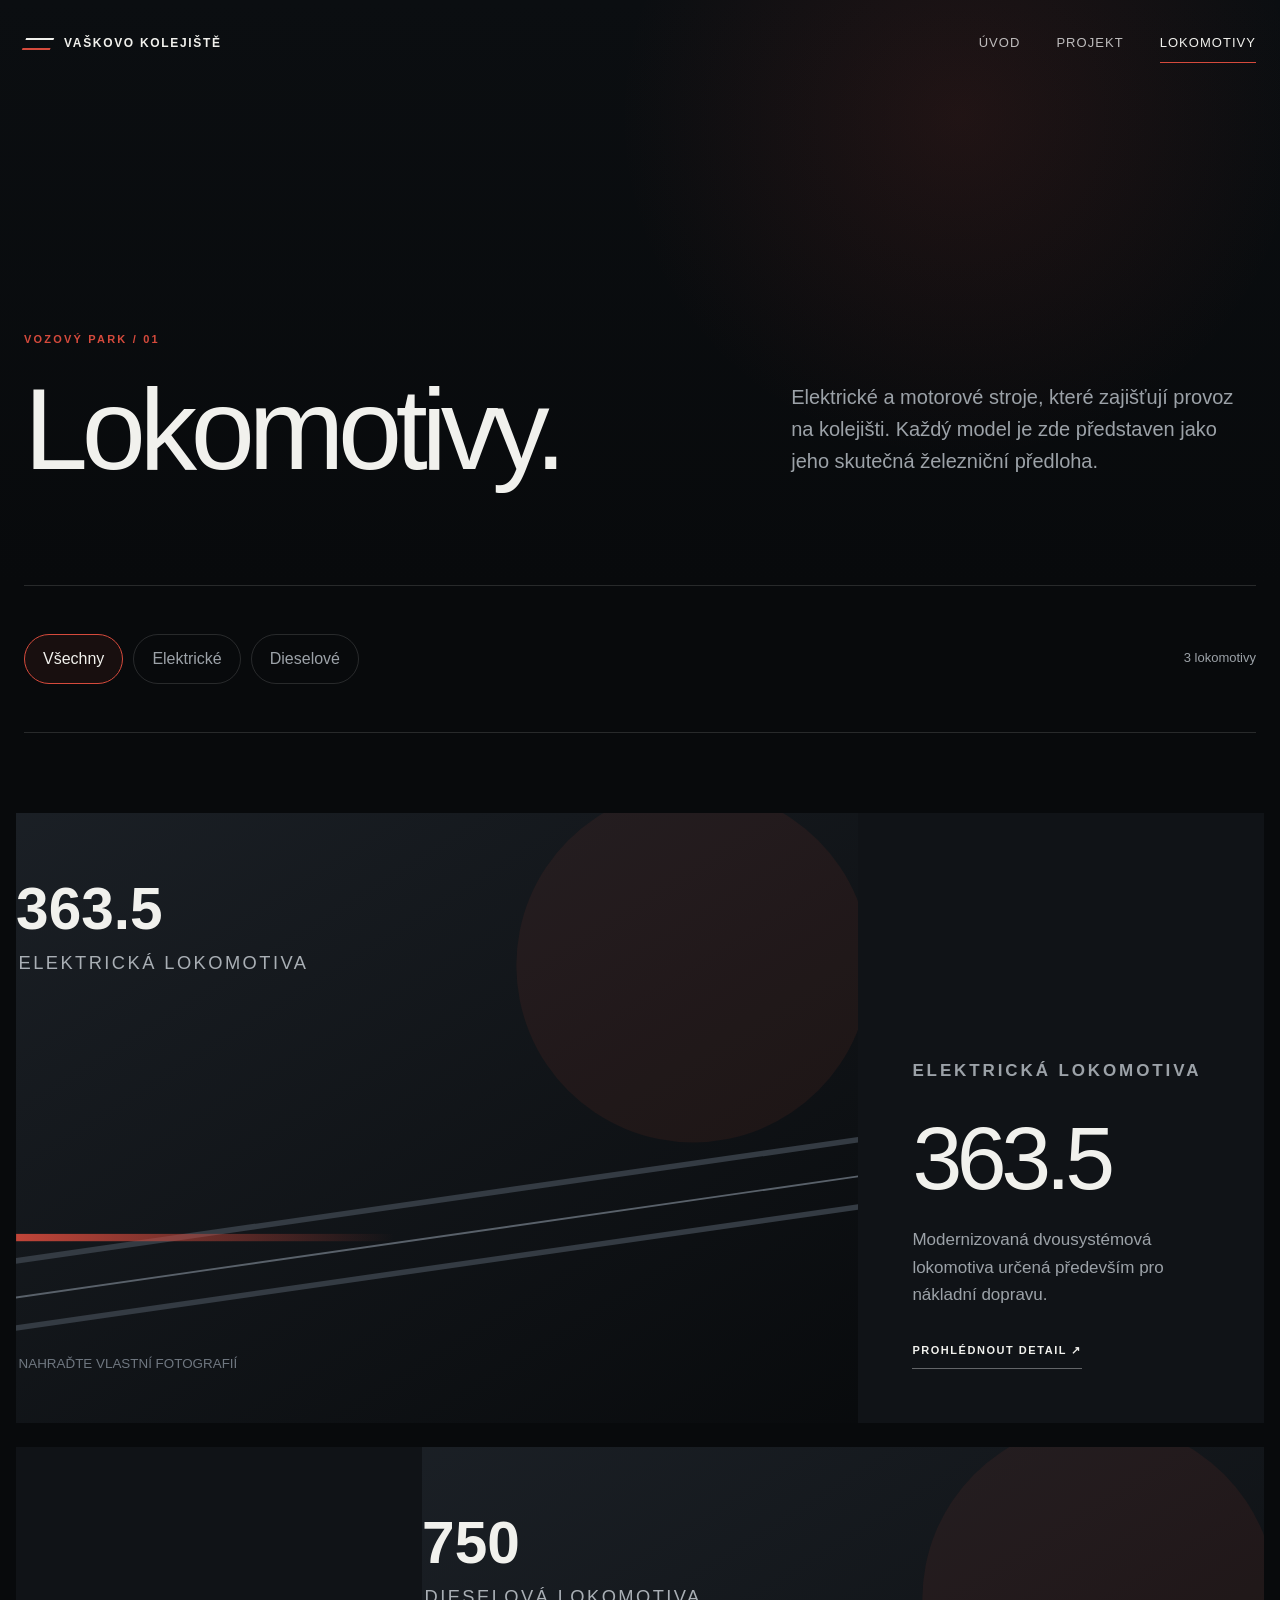
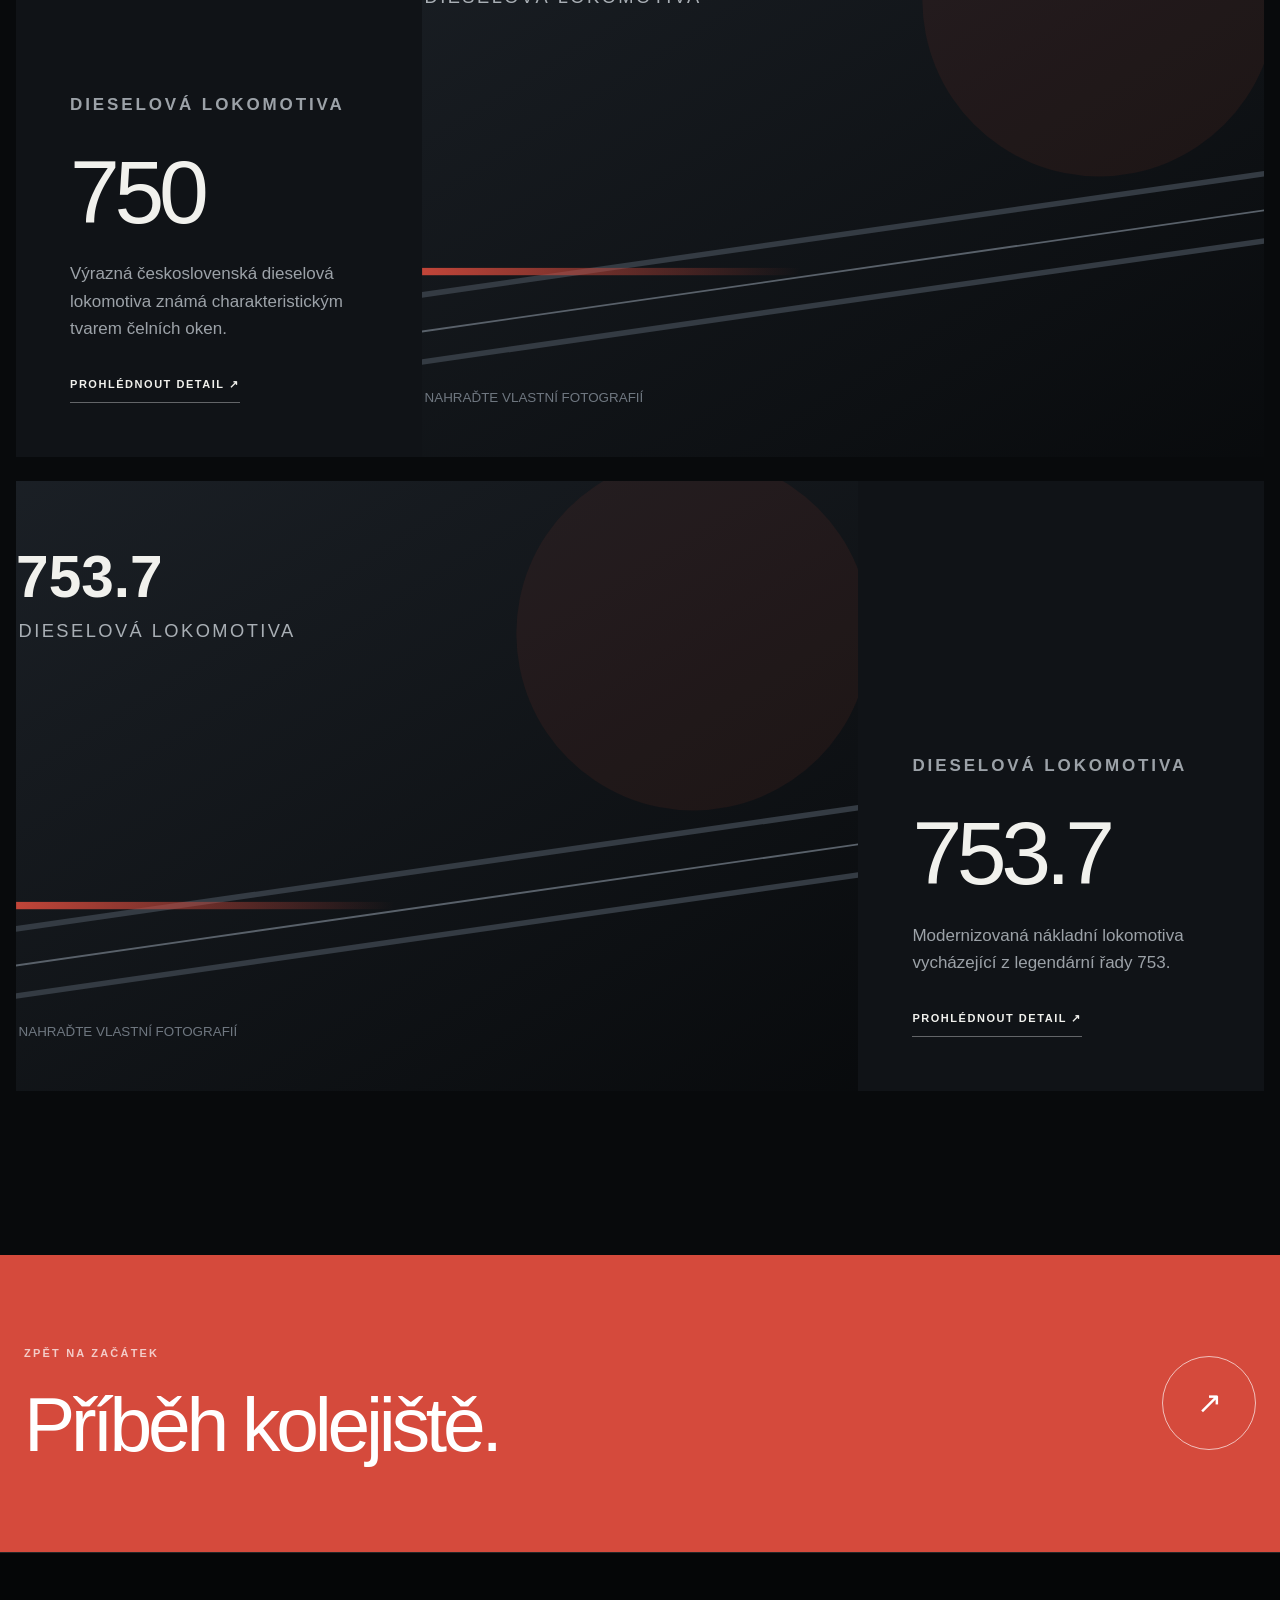
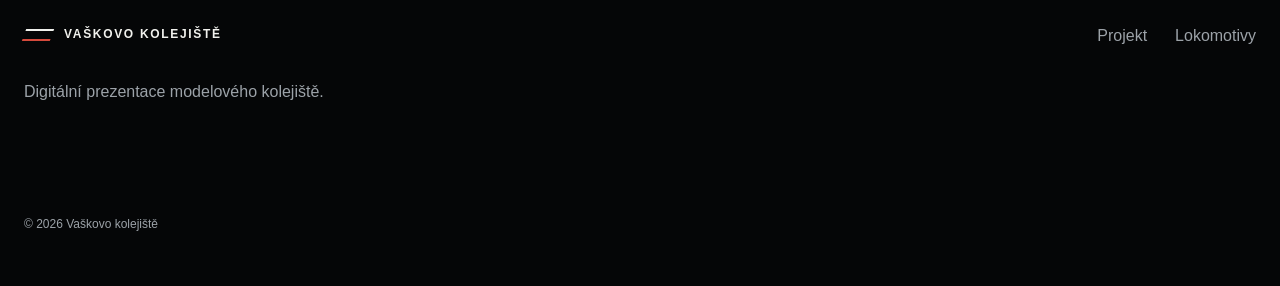
==== lokomotivy.html @ dc8af5bb "Add files via upload" ====
<!DOCTYPE html>
<html lang="cs">
<head>
  <meta charset="UTF-8">
  <meta name="viewport" content="width=device-width, initial-scale=1.0">
  <meta name="description" content="Lokomotivy ve vozovém parku Vaškova kolejiště.">
  <meta name="theme-color" content="#090b0d">
  <title>Lokomotivy | Vaškovo kolejiště</title>
  <link rel="icon" href="assets/images/favicon.svg" type="image/svg+xml">
  <link rel="stylesheet" href="assets/css/style.css">
  <script src="assets/js/data.js" defer></script>
  <script src="assets/js/main.js" defer></script>
  <script src="assets/js/lokomotivy.js" defer></script>
</head>
<body data-page="locomotives">
  <header class="site-header" id="siteHeader">
    <a class="brand" href="index.html" aria-label="Vaškovo kolejiště – úvod">
      <span class="brand-mark"></span>
      <span>VAŠKOVO KOLEJIŠTĚ</span>
    </a>
    <button class="menu-toggle" id="menuToggle" aria-label="Otevřít menu" aria-expanded="false">
      <span></span><span></span>
    </button>
    <nav class="main-nav" id="mainNav" aria-label="Hlavní navigace">
      <a href="index.html">Úvod</a>
      <a href="projekt.html">Projekt</a>
      <a class="active" href="lokomotivy.html">Lokomotivy</a>
    </nav>
  </header>

  <main>
    <section class="page-hero locomotive-hero">
      <div class="container page-hero-grid">
        <div>
          <p class="eyebrow reveal">VOZOVÝ PARK / 01</p>
          <h1 class="page-title reveal">Lokomotivy.</h1>
        </div>
        <p class="page-intro reveal">
          Elektrické a motorové stroje, které zajišťují provoz na kolejišti.
          Každý model je zde představen jako jeho skutečná železniční předloha.
        </p>
      </div>
    </section>

    <section class="catalog-controls container">
      <div class="filter-row" role="group" aria-label="Filtr lokomotiv">
        <button class="filter-button active" data-filter="all">Všechny</button>
        <button class="filter-button" data-filter="elektricka">Elektrické</button>
        <button class="filter-button" data-filter="dieselova">Dieselové</button>
      </div>
      <p class="catalog-count"><span id="locoCount">0</span> lokomotivy</p>
    </section>

    <section class="locomotive-list container-wide" id="locomotiveList"></section>

    <section class="next-page-panel">
      <div class="container next-page-grid">
        <div>
          <p class="eyebrow">ZPĚT NA ZAČÁTEK</p>
          <h2 class="section-title">Příběh kolejiště.</h2>
        </div>
        <a class="circle-link" href="index.html" aria-label="Přejít na úvod">↗</a>
      </div>
    </section>
  </main>

  <dialog class="loco-dialog" id="locoDialog">
    <button class="dialog-close" id="dialogClose" aria-label="Zavřít detail">×</button>
    <div id="dialogContent"></div>
  </dialog>

  <footer class="site-footer">
    <div class="container footer-grid">
      <div>
        <div class="brand footer-brand"><span class="brand-mark"></span><span>VAŠKOVO KOLEJIŠTĚ</span></div>
        <p>Digitální prezentace modelového kolejiště.</p>
      </div>
      <div class="footer-nav">
        <a href="projekt.html">Projekt</a>
        <a href="lokomotivy.html">Lokomotivy</a>
      </div>
      <p class="copyright">© <span data-current-year></span> Vaškovo kolejiště</p>
    </div>
  </footer>
</body>
</html>
---- assets/css/style.css ----
:root {
  --bg: #080a0c;
  --bg-soft: #101317;
  --panel: #15191e;
  --text: #f1f1ed;
  --muted: #9ca2a8;
  --line: rgba(255, 255, 255, 0.13);
  --accent: #d54a3c;
  --container: 1240px;
  --wide: 1500px;
}

* { box-sizing: border-box; }

html {
  scroll-behavior: smooth;
  background: var(--bg);
}

body {
  margin: 0;
  background: var(--bg);
  color: var(--text);
  font-family: Inter, "Segoe UI", Arial, sans-serif;
  line-height: 1.6;
  overflow-x: hidden;
}

body.menu-open { overflow: hidden; }

img {
  width: 100%;
  display: block;
}

a { color: inherit; text-decoration: none; }
button { font: inherit; }

.container {
  width: min(calc(100% - 48px), var(--container));
  margin-inline: auto;
}

.container-wide {
  width: min(calc(100% - 32px), var(--wide));
  margin-inline: auto;
}

.site-header {
  position: fixed;
  inset: 0 0 auto;
  z-index: 100;
  height: 88px;
  padding: 0 max(24px, calc((100vw - var(--wide)) / 2));
  display: flex;
  align-items: center;
  justify-content: space-between;
  transition: background .35s ease, backdrop-filter .35s ease, border-color .35s ease;
  border-bottom: 1px solid transparent;
}

.site-header.scrolled {
  background: rgba(8, 10, 12, .72);
  backdrop-filter: blur(18px);
  border-color: var(--line);
}

.brand {
  display: inline-flex;
  align-items: center;
  gap: 12px;
  font-size: 12px;
  font-weight: 700;
  letter-spacing: .14em;
  white-space: nowrap;
}

.brand-mark {
  width: 28px;
  height: 12px;
  display: inline-block;
  border-top: 2px solid var(--text);
  border-bottom: 2px solid var(--accent);
  transform: skewX(-20deg);
}

.main-nav {
  display: flex;
  gap: 36px;
  align-items: center;
}

.main-nav a {
  position: relative;
  color: rgba(255,255,255,.72);
  font-size: 13px;
  letter-spacing: .08em;
  text-transform: uppercase;
  transition: color .25s ease;
}

.main-nav a::after {
  content: "";
  position: absolute;
  left: 0;
  right: 100%;
  bottom: -9px;
  height: 1px;
  background: var(--accent);
  transition: right .3s ease;
}

.main-nav a:hover,
.main-nav a.active { color: var(--text); }

.main-nav a:hover::after,
.main-nav a.active::after { right: 0; }

.menu-toggle {
  display: none;
  width: 42px;
  height: 42px;
  border: 0;
  background: transparent;
  padding: 12px 6px;
  cursor: pointer;
}

.menu-toggle span {
  display: block;
  width: 100%;
  height: 1px;
  background: white;
  margin: 7px 0;
  transition: transform .3s ease;
}

.hero {
  min-height: 100svh;
  position: relative;
  display: flex;
  align-items: flex-end;
  overflow: hidden;
}

.hero-media,
.hero-overlay {
  position: absolute;
  inset: 0;
}

.hero-media img {
  height: 100%;
  object-fit: cover;
  transform: scale(1.03);
}

.hero-overlay {
  background:
    linear-gradient(90deg, rgba(5,7,9,.90) 0%, rgba(5,7,9,.52) 48%, rgba(5,7,9,.14) 100%),
    linear-gradient(0deg, rgba(5,7,9,.82) 0%, transparent 45%);
}

.hero-content {
  position: relative;
  z-index: 2;
  padding-bottom: 90px;
}

.eyebrow {
  margin: 0 0 26px;
  color: var(--accent);
  font-size: 11px;
  font-weight: 700;
  letter-spacing: .2em;
  text-transform: uppercase;
}

.display-title,
.page-title,
.section-title {
  margin: 0;
  font-weight: 500;
  letter-spacing: -.055em;
  line-height: .96;
}

.display-title {
  max-width: 920px;
  font-size: clamp(60px, 8vw, 124px);
}

.hero-lead {
  max-width: 590px;
  margin: 35px 0 38px;
  font-size: clamp(17px, 2vw, 22px);
  color: rgba(255,255,255,.74);
}

.text-link,
.button-link {
  display: inline-flex;
  align-items: center;
  gap: 18px;
  font-size: 12px;
  font-weight: 700;
  letter-spacing: .14em;
  text-transform: uppercase;
}

.text-link span,
.button-link span { color: var(--accent); }

.button-link {
  padding-bottom: 8px;
  border-bottom: 1px solid rgba(255,255,255,.35);
  transition: border-color .25s ease;
}

.button-link:hover { border-color: var(--accent); }

.hero-index {
  position: absolute;
  z-index: 2;
  right: 38px;
  bottom: 30px;
  font-size: 11px;
  letter-spacing: .18em;
  color: rgba(255,255,255,.45);
}

.story-section {
  position: relative;
  padding: 150px 0 130px;
  border-bottom: 1px solid var(--line);
}

.section-number {
  color: var(--muted);
  font-size: 11px;
  letter-spacing: .18em;
  margin-bottom: 70px;
}

.story-grid,
.project-text-grid {
  display: grid;
  grid-template-columns: 1.15fr .85fr;
  gap: 90px;
}

.section-title {
  font-size: clamp(46px, 6vw, 86px);
}

.story-copy {
  max-width: 580px;
  color: var(--muted);
  font-size: 18px;
}

.story-copy p:first-child { margin-top: 0; }
.story-copy .button-link { color: var(--text); margin-top: 22px; }

.feature-image {
  padding: 70px 0 150px;
}

.image-frame {
  margin: 0;
  position: relative;
  overflow: hidden;
}

.image-frame img {
  aspect-ratio: 16/8.3;
  object-fit: cover;
  transition: transform 1.2s cubic-bezier(.2,.7,.2,1);
}

.image-frame:hover img { transform: scale(1.025); }

.image-frame figcaption {
  position: absolute;
  inset: auto 0 0;
  padding: 90px 46px 38px;
  background: linear-gradient(transparent, rgba(5,7,9,.88));
}

.image-frame figcaption span {
  color: var(--accent);
  font-size: 11px;
  letter-spacing: .18em;
}

.image-frame figcaption p {
  margin: 8px 0 0;
  max-width: 430px;
  color: rgba(255,255,255,.72);
}

.split-feature {
  padding: 40px 0 160px;
  display: grid;
  grid-template-columns: .9fr 1.1fr;
  align-items: center;
  gap: 100px;
}

.split-copy p:last-child {
  max-width: 510px;
  color: var(--muted);
  font-size: 18px;
  margin-top: 38px;
}

.portrait-frame {
  margin: 0;
  overflow: hidden;
}

.portrait-frame img {
  aspect-ratio: 4/5;
  object-fit: cover;
}

.fleet-preview {
  background: var(--bg-soft);
  padding: 140px 0;
}

.fleet-heading {
  display: flex;
  justify-content: space-between;
  align-items: flex-end;
  gap: 30px;
  margin-bottom: 72px;
}

.home-loco-grid {
  display: grid;
  grid-template-columns: repeat(3, 1fr);
  gap: 18px;
}

.home-loco-card {
  min-height: 500px;
  position: relative;
  overflow: hidden;
  background: var(--panel);
}

.home-loco-card img {
  position: absolute;
  inset: 0;
  height: 100%;
  object-fit: cover;
  transition: transform .7s ease;
}

.home-loco-card:hover img { transform: scale(1.035); }

.home-loco-card::after {
  content: "";
  position: absolute;
  inset: 0;
  background: linear-gradient(transparent 25%, rgba(5,7,9,.92) 100%);
}

.home-loco-content {
  position: absolute;
  z-index: 2;
  inset: auto 28px 28px;
}

.home-loco-content span {
  color: var(--accent);
  font-size: 10px;
  letter-spacing: .16em;
}

.home-loco-content h3 {
  margin: 8px 0 0;
  font-size: 42px;
  font-weight: 500;
  letter-spacing: -.04em;
}

.page-hero {
  min-height: 65vh;
  padding: 180px 0 100px;
  display: flex;
  align-items: flex-end;
  background:
    radial-gradient(circle at 75% 20%, rgba(213,74,60,.11), transparent 32%),
    linear-gradient(180deg, #0b0e11, #080a0c);
}

.page-hero-grid {
  display: grid;
  grid-template-columns: 1.2fr .8fr;
  align-items: flex-end;
  gap: 70px;
}

.page-title {
  font-size: clamp(70px, 9vw, 140px);
}

.page-intro {
  max-width: 520px;
  margin: 0 0 8px;
  color: var(--muted);
  font-size: 20px;
}

.project-intro {
  display: grid;
  grid-template-columns: repeat(3, 1fr);
  padding: 80px 0;
  border-top: 1px solid var(--line);
  border-bottom: 1px solid var(--line);
}

.project-stat {
  min-height: 150px;
  padding: 18px 38px;
  border-right: 1px solid var(--line);
}

.project-stat:first-child { padding-left: 0; }
.project-stat:last-child { border-right: 0; }

.project-stat span {
  color: var(--accent);
  font-size: 11px;
  letter-spacing: .18em;
}

.project-stat p {
  max-width: 240px;
  font-size: 20px;
}

.project-block { padding: 90px 0 140px; }

.wide-project-image {
  margin: 0 0 110px;
  overflow: hidden;
}

.wide-project-image img {
  aspect-ratio: 16/7;
  object-fit: cover;
}

.timeline-section {
  padding: 10px 0 150px;
}

.timeline-section > .section-title { margin-bottom: 80px; }

.timeline {
  border-top: 1px solid var(--line);
}

.timeline-item {
  display: grid;
  grid-template-columns: 100px 1fr;
  gap: 30px;
  padding: 42px 0;
  border-bottom: 1px solid var(--line);
}

.timeline-item > span {
  color: var(--accent);
  font-size: 11px;
  letter-spacing: .18em;
}

.timeline-item h3 {
  margin: 0 0 9px;
  font-size: 28px;
  font-weight: 500;
}

.timeline-item p {
  margin: 0;
  max-width: 650px;
  color: var(--muted);
}

.catalog-controls {
  padding: 48px 0;
  display: flex;
  justify-content: space-between;
  align-items: center;
  border-top: 1px solid var(--line);
  border-bottom: 1px solid var(--line);
}

.filter-row {
  display: flex;
  gap: 10px;
  flex-wrap: wrap;
}

.filter-button {
  border: 1px solid var(--line);
  background: transparent;
  color: var(--muted);
  padding: 11px 18px;
  border-radius: 99px;
  cursor: pointer;
  transition: .25s ease;
}

.filter-button:hover,
.filter-button.active {
  color: var(--text);
  border-color: var(--accent);
  background: rgba(213,74,60,.08);
}

.catalog-count {
  color: var(--muted);
  font-size: 13px;
}

.locomotive-list {
  padding: 80px 0 140px;
}

.loco-row {
  display: grid;
  grid-template-columns: 1.35fr .65fr;
  min-height: 610px;
  margin-bottom: 24px;
  background: var(--bg-soft);
  overflow: hidden;
}

.loco-row:nth-child(even) {
  grid-template-columns: .65fr 1.35fr;
}

.loco-row:nth-child(even) .loco-media { order: 2; }

.loco-media {
  position: relative;
  overflow: hidden;
  min-height: 500px;
}

.loco-media img {
  height: 100%;
  object-fit: cover;
  transition: transform .9s ease;
}

.loco-row:hover .loco-media img { transform: scale(1.03); }

.loco-copy {
  padding: 54px;
  display: flex;
  flex-direction: column;
  justify-content: flex-end;
}

.loco-type {
  margin: 0 0 auto;
  color: var(--accent);
  font-size: 10px;
  font-weight: 700;
  letter-spacing: .17em;
  text-transform: uppercase;
}

.loco-copy h2 {
  margin: 0;
  font-size: clamp(62px, 7vw, 104px);
  font-weight: 500;
  line-height: .9;
  letter-spacing: -.06em;
}

.loco-copy p {
  max-width: 440px;
  margin: 28px 0 34px;
  color: var(--muted);
  font-size: 17px;
}

.detail-button {
  align-self: flex-start;
  border: 0;
  background: transparent;
  color: var(--text);
  padding: 0 0 8px;
  border-bottom: 1px solid rgba(255,255,255,.35);
  font-size: 11px;
  font-weight: 700;
  letter-spacing: .14em;
  text-transform: uppercase;
  cursor: pointer;
}

.detail-button:hover { border-color: var(--accent); }

.loco-dialog {
  width: min(1080px, calc(100% - 28px));
  max-height: calc(100vh - 28px);
  border: 1px solid var(--line);
  padding: 0;
  background: #0e1115;
  color: var(--text);
}

.loco-dialog::backdrop {
  background: rgba(0,0,0,.82);
  backdrop-filter: blur(8px);
}

.dialog-close {
  position: fixed;
  z-index: 4;
  top: 30px;
  right: 38px;
  width: 48px;
  height: 48px;
  border: 1px solid var(--line);
  border-radius: 50%;
  background: rgba(8,10,12,.78);
  color: white;
  font-size: 30px;
  line-height: 1;
  cursor: pointer;
}

.dialog-hero {
  position: relative;
}

.dialog-hero img {
  aspect-ratio: 16/8;
  object-fit: cover;
}

.dialog-hero::after {
  content: "";
  position: absolute;
  inset: 0;
  background: linear-gradient(transparent 40%, #0e1115 100%);
}

.dialog-title {
  position: absolute;
  z-index: 2;
  left: 48px;
  bottom: 34px;
}

.dialog-title p {
  margin: 0 0 9px;
  color: var(--accent);
  font-size: 10px;
  letter-spacing: .17em;
}

.dialog-title h2 {
  margin: 0;
  font-size: clamp(64px, 9vw, 112px);
  font-weight: 500;
  line-height: .9;
  letter-spacing: -.06em;
}

.dialog-body {
  padding: 55px 48px 70px;
}

.dialog-stats {
  display: grid;
  grid-template-columns: repeat(2, 1fr);
  border-top: 1px solid var(--line);
  margin-bottom: 55px;
}

.dialog-stat {
  display: flex;
  justify-content: space-between;
  gap: 20px;
  padding: 18px 0;
  border-bottom: 1px solid var(--line);
}

.dialog-stat:nth-child(odd) { padding-right: 22px; }
.dialog-stat:nth-child(even) { padding-left: 22px; border-left: 1px solid var(--line); }
.dialog-stat span { color: var(--muted); }
.dialog-description { max-width: 760px; color: var(--muted); font-size: 18px; }

.next-page-panel {
  background: var(--accent);
  color: white;
  padding: 90px 0;
}

.next-page-panel .eyebrow { color: rgba(255,255,255,.72); }

.next-page-grid {
  display: flex;
  justify-content: space-between;
  align-items: center;
}

.circle-link {
  width: 94px;
  height: 94px;
  border: 1px solid rgba(255,255,255,.65);
  border-radius: 50%;
  display: grid;
  place-items: center;
  font-size: 30px;
  transition: background .25s ease, color .25s ease;
}

.circle-link:hover { background: white; color: var(--accent); }

.site-footer {
  padding: 70px 0 40px;
  background: #050607;
  border-top: 1px solid var(--line);
}

.footer-grid {
  display: grid;
  grid-template-columns: 1fr auto;
  gap: 50px;
}

.footer-brand { margin-bottom: 18px; }
.site-footer p { color: var(--muted); }
.footer-nav { display: flex; gap: 28px; align-items: start; }
.footer-nav a { color: var(--muted); }
.footer-nav a:hover { color: var(--text); }
.copyright { grid-column: 1 / -1; margin-top: 45px; font-size: 12px; }

.reveal {
  opacity: 0;
  transform: translateY(24px);
  transition: opacity .8s ease, transform .8s ease;
}

.reveal.visible {
  opacity: 1;
  transform: translateY(0);
}

@media (max-width: 980px) {
  .menu-toggle { display: block; position: relative; z-index: 102; }
  .main-nav {
    position: fixed;
    inset: 0;
    background: rgba(8,10,12,.98);
    flex-direction: column;
    align-items: flex-start;
    justify-content: center;
    padding: 0 32px;
    gap: 26px;
    transform: translateX(100%);
    transition: transform .35s ease;
  }
  .main-nav.open { transform: translateX(0); }
  .main-nav a { font-size: 34px; letter-spacing: -.03em; text-transform: none; }
  .menu-toggle.active span:first-child { transform: translateY(4px) rotate(45deg); }
  .menu-toggle.active span:last-child { transform: translateY(-4px) rotate(-45deg); }

  .story-grid,
  .project-text-grid,
  .page-hero-grid,
  .split-feature {
    grid-template-columns: 1fr;
    gap: 50px;
  }

  .split-feature { padding-bottom: 120px; }
  .portrait-frame { width: min(100%, 650px); margin-left: auto; }

  .home-loco-grid { grid-template-columns: 1fr; }
  .home-loco-card { min-height: 430px; }

  .project-intro { grid-template-columns: 1fr; }
  .project-stat {
    border-right: 0;
    border-bottom: 1px solid var(--line);
    padding: 28px 0;
    min-height: auto;
  }
  .project-stat:last-child { border-bottom: 0; }

  .loco-row,
  .loco-row:nth-child(even) {
    grid-template-columns: 1fr;
  }
  .loco-row:nth-child(even) .loco-media { order: 0; }
  .loco-copy { min-height: 430px; }
}

@media (max-width: 640px) {
  .container { width: min(calc(100% - 30px), var(--container)); }
  .container-wide { width: 100%; }
  .site-header { height: 72px; padding-inline: 15px; }
  .brand { font-size: 10px; }
  .hero-content { padding-bottom: 56px; }
  .display-title { font-size: clamp(52px, 16vw, 78px); }
  .hero-lead { font-size: 16px; }
  .hero-index { display: none; }

  .story-section { padding: 100px 0 90px; }
  .section-number { margin-bottom: 45px; }
  .section-title { font-size: 48px; }
  .story-copy { font-size: 16px; }

  .feature-image { padding: 0 0 100px; }
  .image-frame img { aspect-ratio: 4/5; }
  .image-frame figcaption { padding: 90px 22px 26px; }

  .split-feature { padding: 0 0 100px; }
  .fleet-preview { padding: 100px 0; }
  .fleet-heading { align-items: flex-start; flex-direction: column; }

  .page-hero { min-height: 72vh; padding: 140px 0 70px; }
  .page-title { font-size: 72px; }
  .page-intro { font-size: 17px; }

  .project-block { padding-top: 30px; }
  .wide-project-image { margin-bottom: 80px; }
  .wide-project-image img { aspect-ratio: 4/5; }

  .catalog-controls { align-items: flex-start; gap: 24px; flex-direction: column; }
  .locomotive-list { padding-top: 35px; }
  .loco-row { margin-bottom: 12px; }
  .loco-media { min-height: 360px; }
  .loco-copy { padding: 32px 22px; min-height: 390px; }
  .loco-copy h2 { font-size: 68px; }

  .dialog-title { left: 22px; bottom: 22px; }
  .dialog-body { padding: 42px 22px 55px; }
  .dialog-stats { grid-template-columns: 1fr; }
  .dialog-stat:nth-child(odd),
  .dialog-stat:nth-child(even) { padding: 15px 0; border-left: 0; }
  .dialog-close { top: 18px; right: 18px; }

  .next-page-grid { gap: 30px; }
  .circle-link { width: 72px; height: 72px; flex: 0 0 auto; }

  .footer-grid { grid-template-columns: 1fr; }
  .copyright { grid-column: auto; margin-top: 10px; }
}
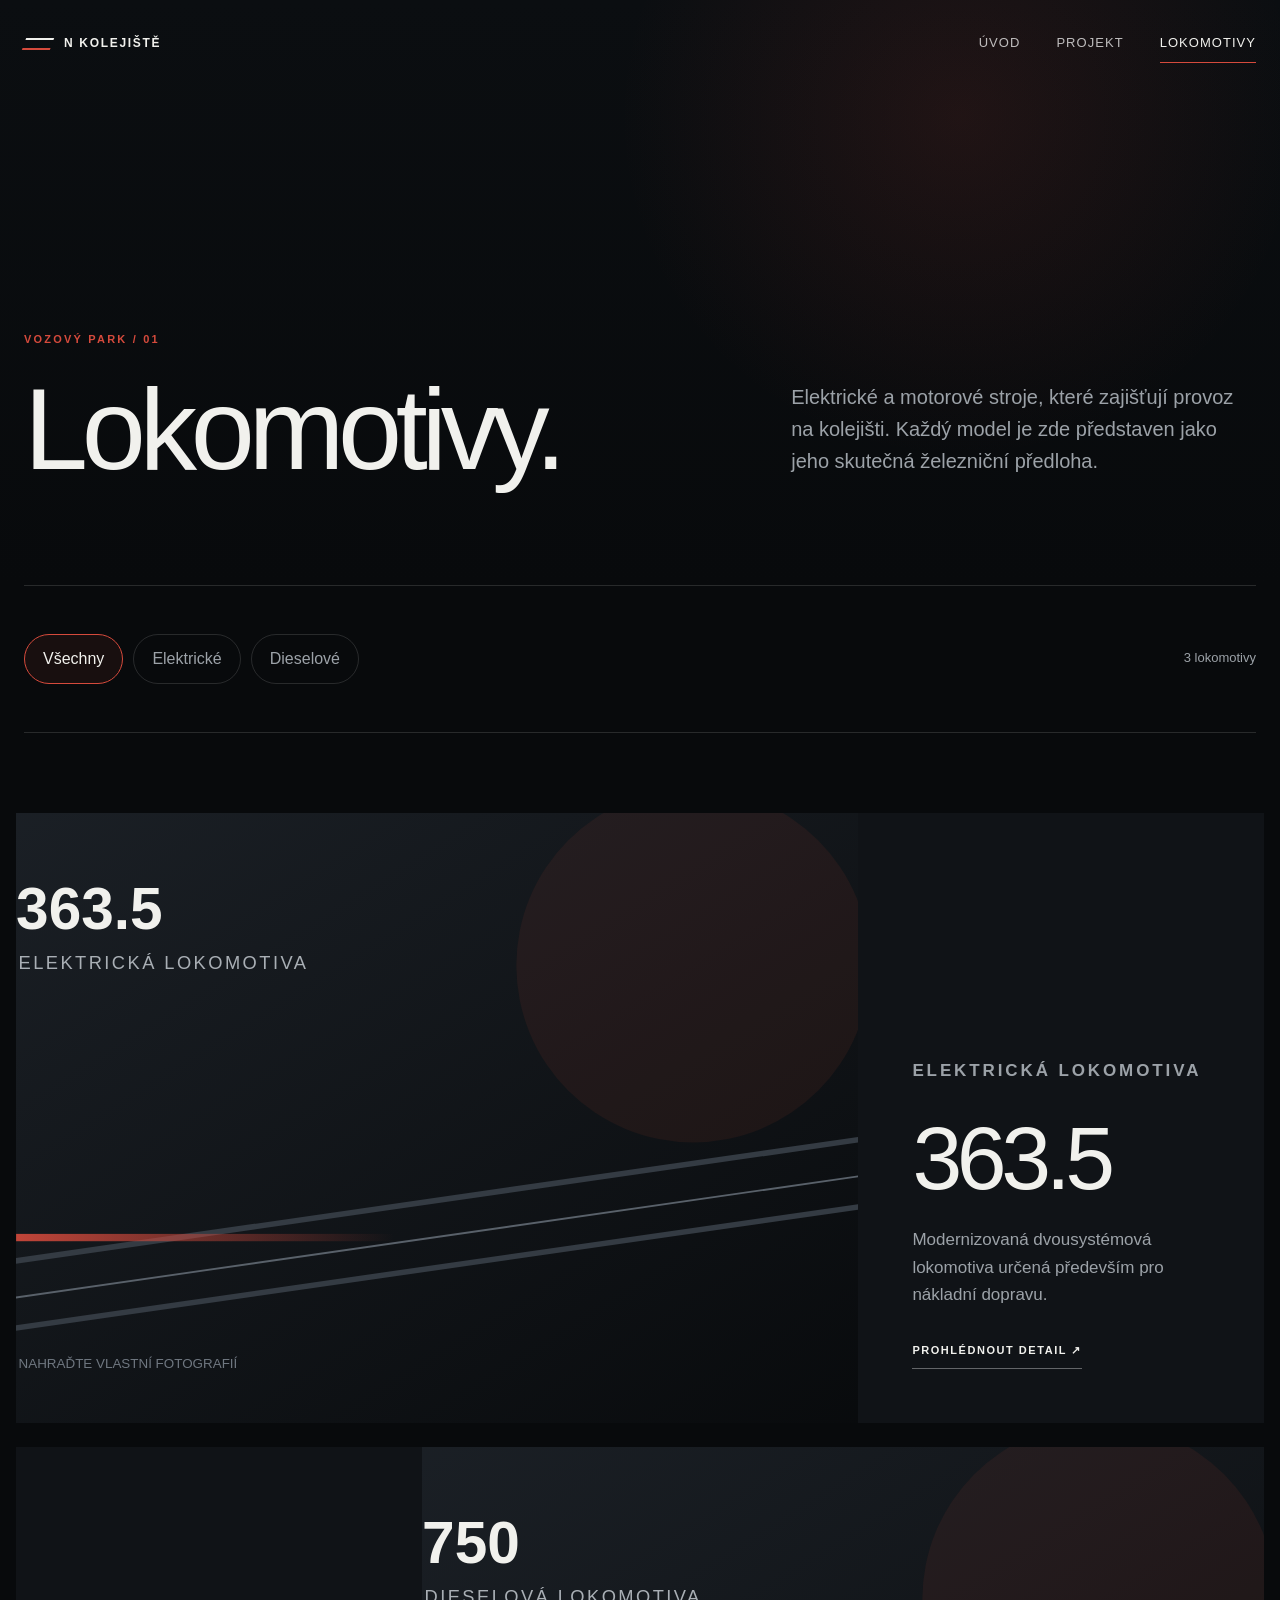
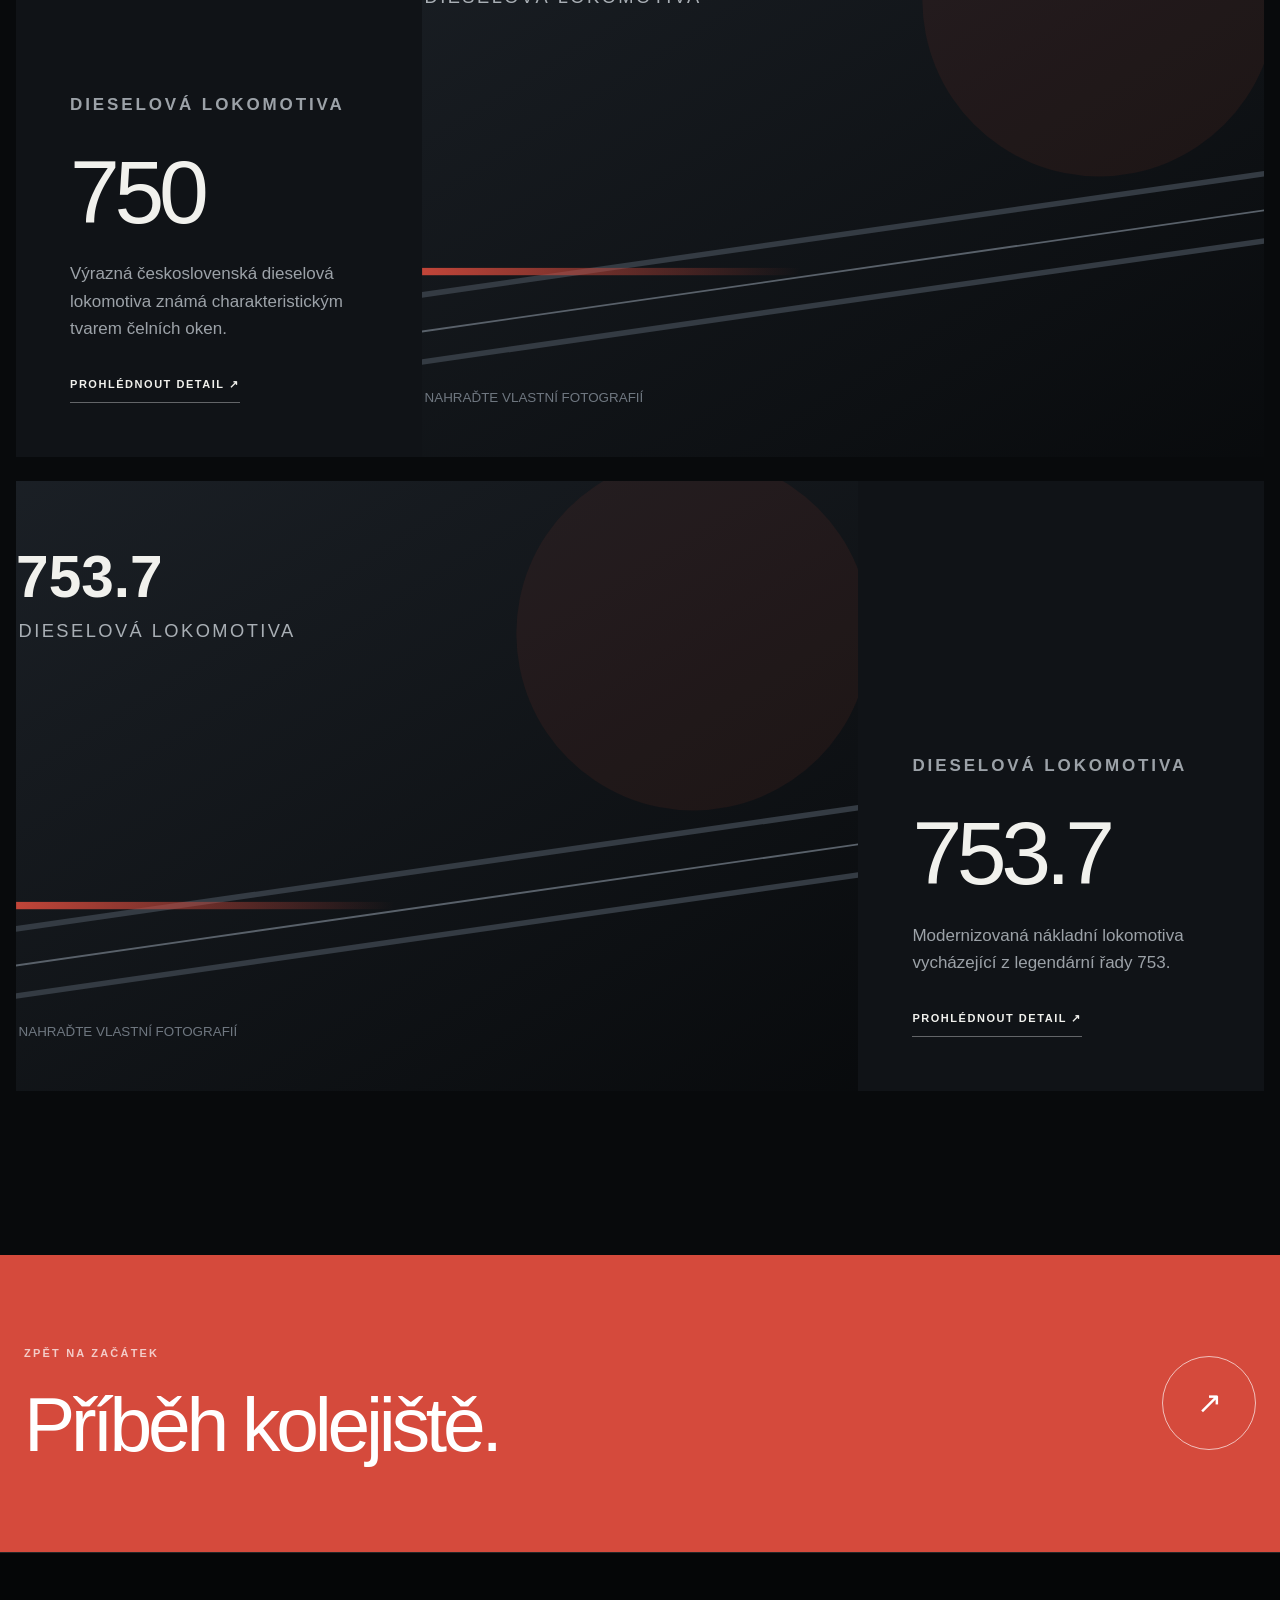
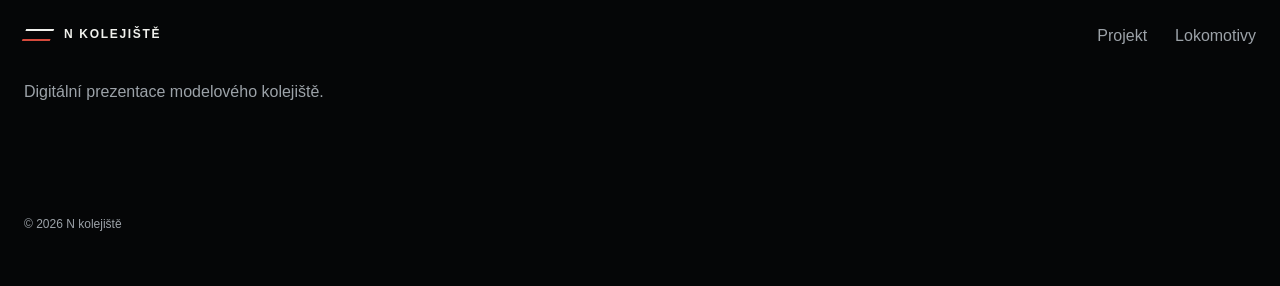
==== commit 05798ae0: "Update lokomotivy.html" ====
--- a/lokomotivy.html
+++ b/lokomotivy.html
@@ -5,7 +5,7 @@
   <meta name="viewport" content="width=device-width, initial-scale=1.0">
   <meta name="description" content="Lokomotivy ve vozovém parku Vaškova kolejiště.">
   <meta name="theme-color" content="#090b0d">
-  <title>Lokomotivy | Vaškovo kolejiště</title>
+  <title>Lokomotivy | N kolejiště</title>
   <link rel="icon" href="assets/images/favicon.svg" type="image/svg+xml">
   <link rel="stylesheet" href="assets/css/style.css">
   <script src="assets/js/data.js" defer></script>
@@ -16,7 +16,7 @@
   <header class="site-header" id="siteHeader">
     <a class="brand" href="index.html" aria-label="Vaškovo kolejiště – úvod">
       <span class="brand-mark"></span>
-      <span>VAŠKOVO KOLEJIŠTĚ</span>
+      <span>N KOLEJIŠTĚ</span>
     </a>
     <button class="menu-toggle" id="menuToggle" aria-label="Otevřít menu" aria-expanded="false">
       <span></span><span></span>
@@ -72,14 +72,14 @@
   <footer class="site-footer">
     <div class="container footer-grid">
       <div>
-        <div class="brand footer-brand"><span class="brand-mark"></span><span>VAŠKOVO KOLEJIŠTĚ</span></div>
+        <div class="brand footer-brand"><span class="brand-mark"></span><span>N KOLEJIŠTĚ</span></div>
         <p>Digitální prezentace modelového kolejiště.</p>
       </div>
       <div class="footer-nav">
         <a href="projekt.html">Projekt</a>
         <a href="lokomotivy.html">Lokomotivy</a>
       </div>
-      <p class="copyright">© <span data-current-year></span> Vaškovo kolejiště</p>
+      <p class="copyright">© <span data-current-year></span> N kolejiště</p>
     </div>
   </footer>
 </body>
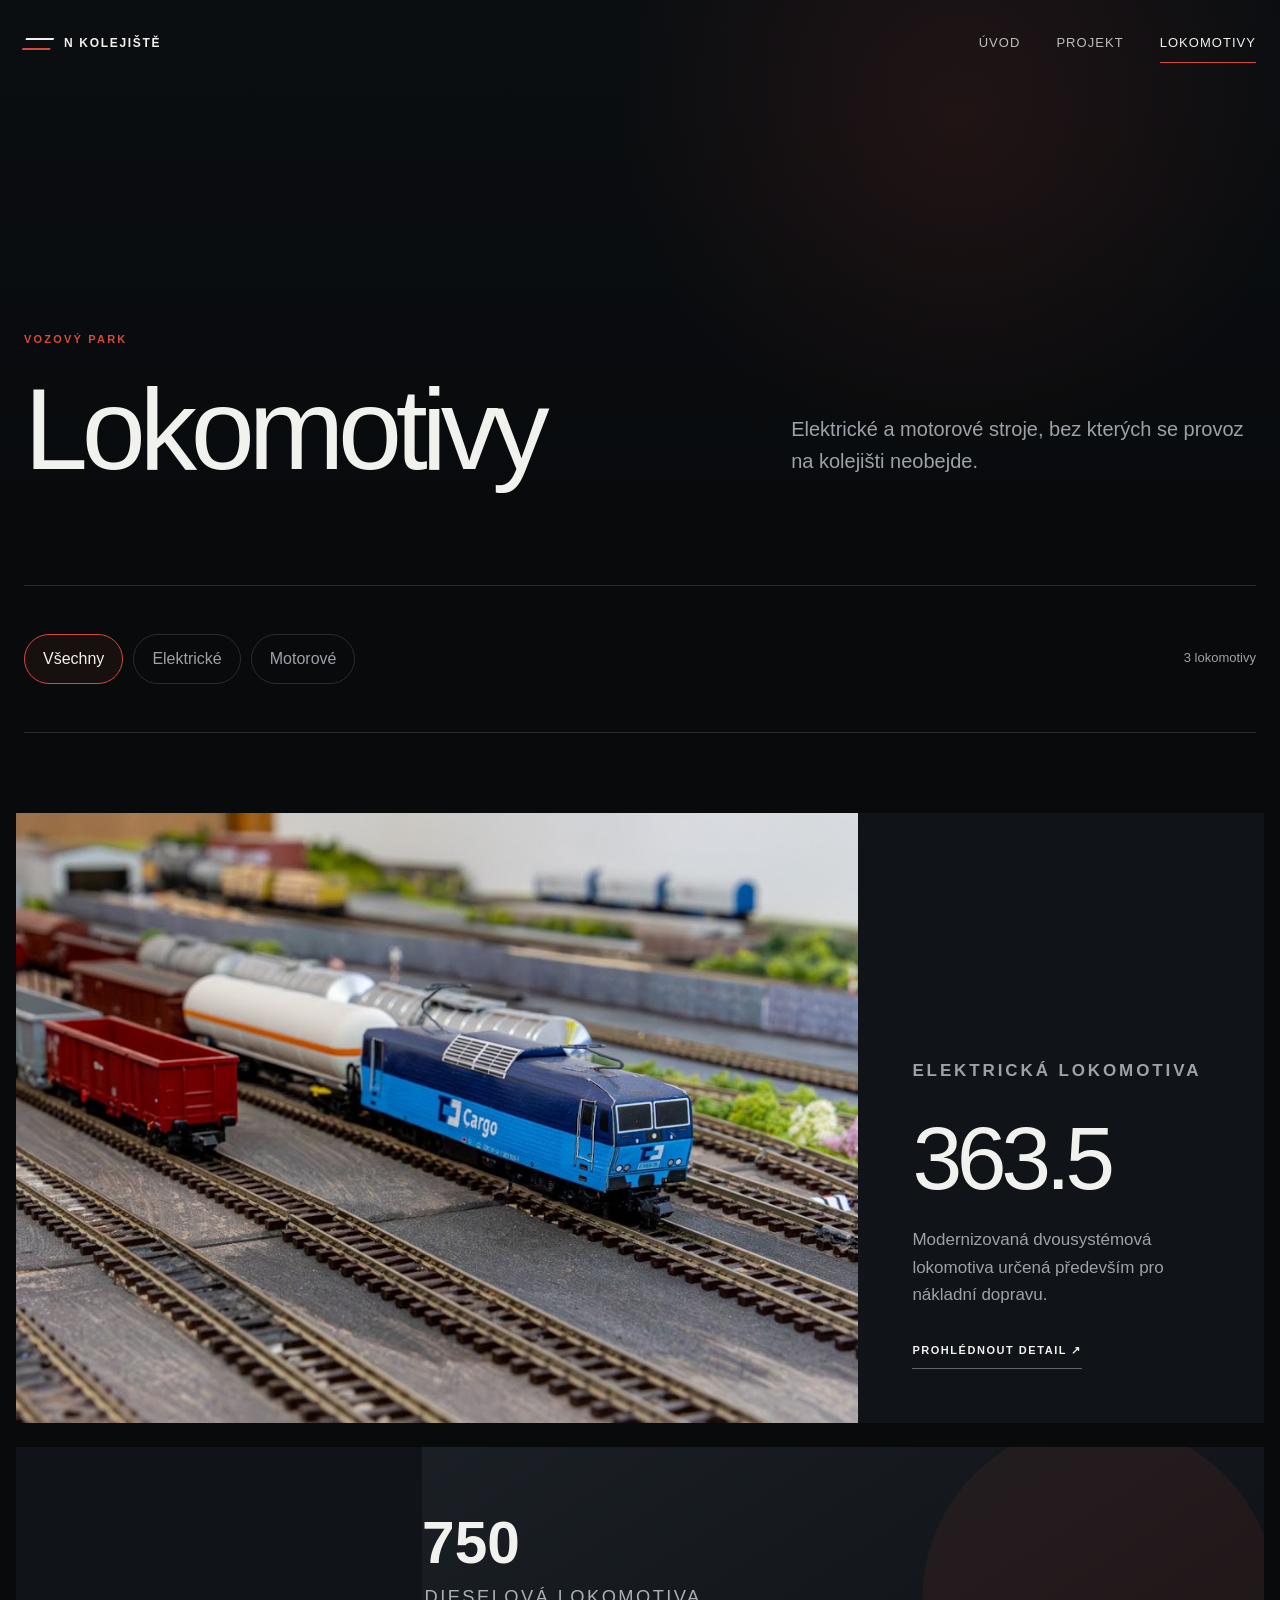
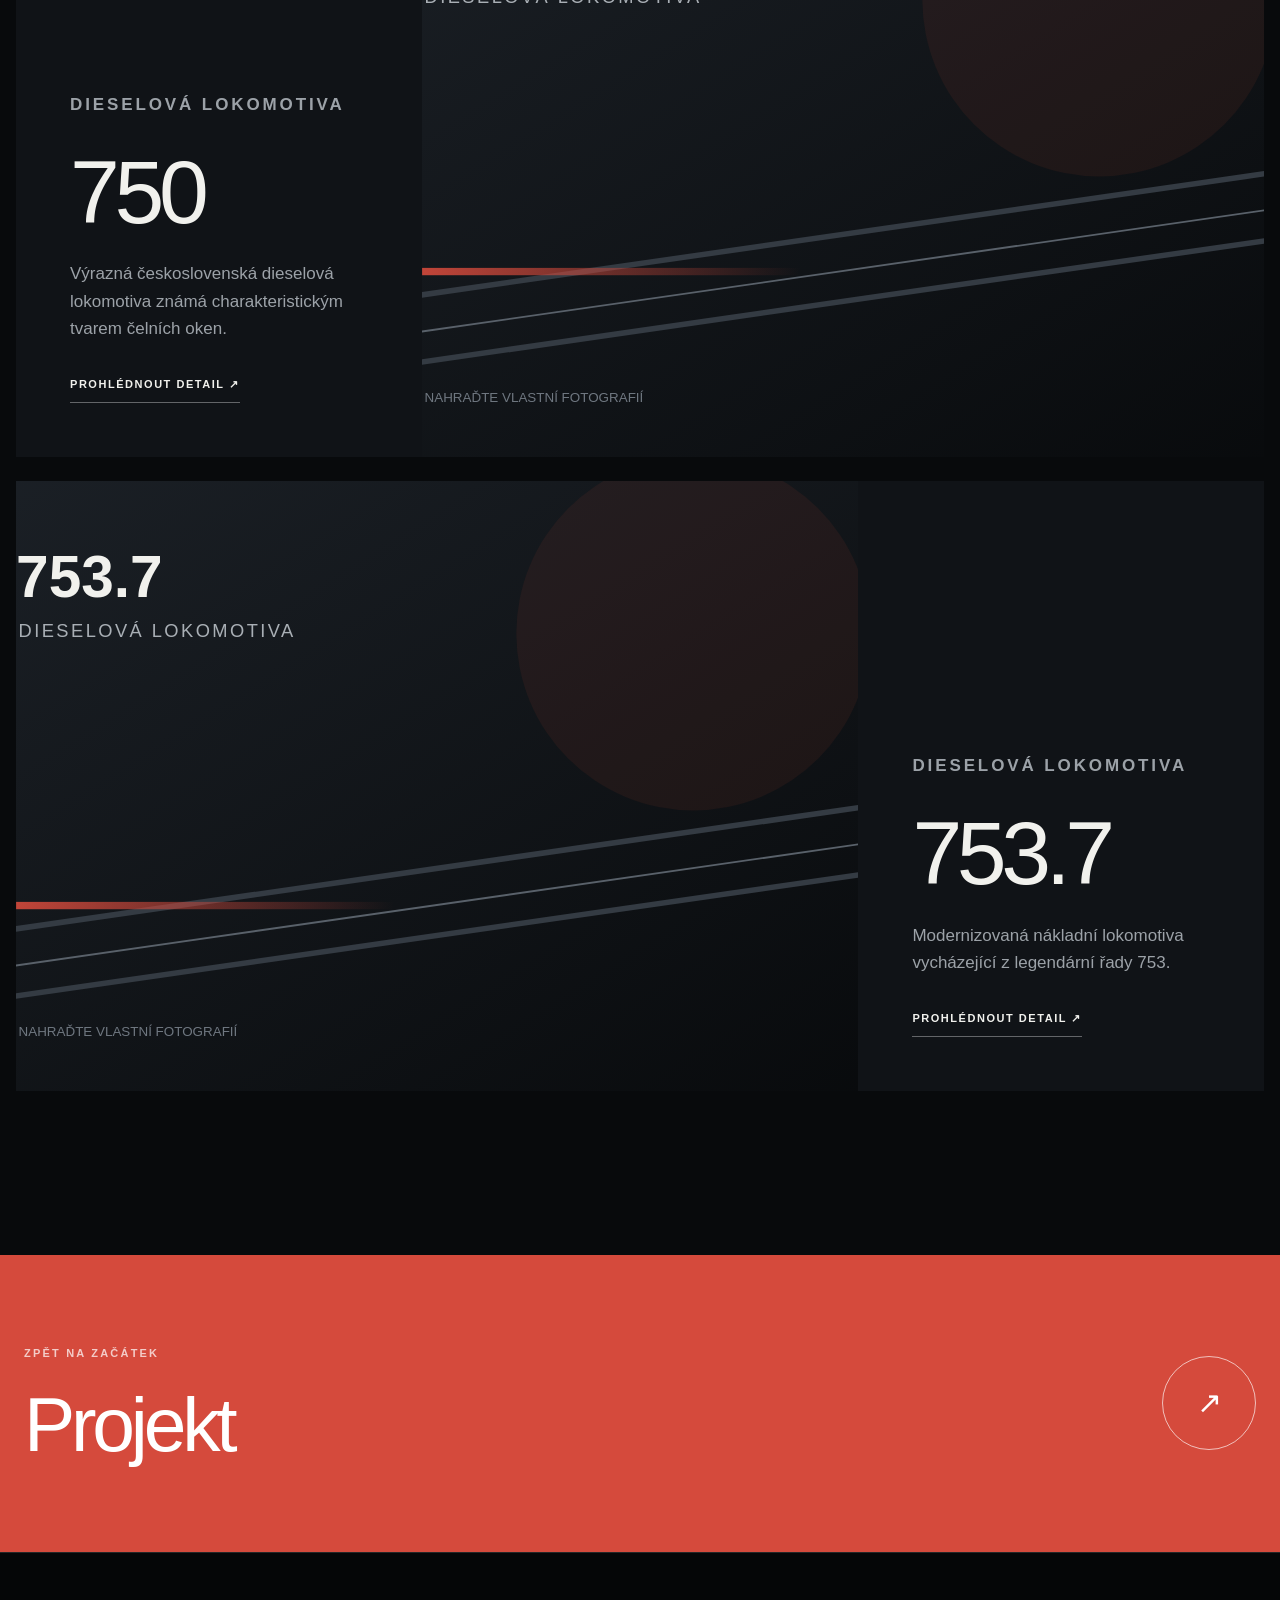
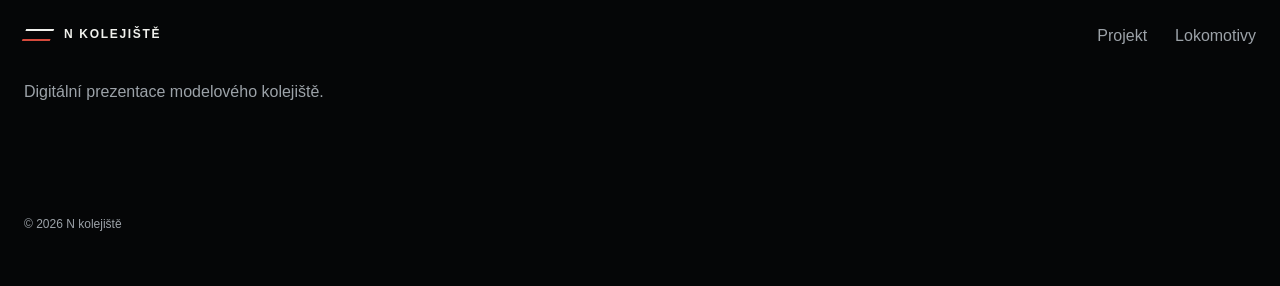
==== commit b4873d26: "Update lokomotivy.html" ====
--- a/lokomotivy.html
+++ b/lokomotivy.html
@@ -32,12 +32,11 @@
     <section class="page-hero locomotive-hero">
       <div class="container page-hero-grid">
         <div>
-          <p class="eyebrow reveal">VOZOVÝ PARK / 01</p>
-          <h1 class="page-title reveal">Lokomotivy.</h1>
+          <p class="eyebrow reveal">VOZOVÝ PARK</p>
+          <h1 class="page-title reveal">Lokomotivy</h1>
         </div>
         <p class="page-intro reveal">
-          Elektrické a motorové stroje, které zajišťují provoz na kolejišti.
-          Každý model je zde představen jako jeho skutečná železniční předloha.
+          Elektrické a motorové stroje, bez kterých se provoz na kolejišti neobejde.
         </p>
       </div>
     </section>
@@ -46,7 +45,7 @@
       <div class="filter-row" role="group" aria-label="Filtr lokomotiv">
         <button class="filter-button active" data-filter="all">Všechny</button>
         <button class="filter-button" data-filter="elektricka">Elektrické</button>
-        <button class="filter-button" data-filter="dieselova">Dieselové</button>
+        <button class="filter-button" data-filter="dieselova">Motorové</button>
       </div>
       <p class="catalog-count"><span id="locoCount">0</span> lokomotivy</p>
     </section>
@@ -57,7 +56,7 @@
       <div class="container next-page-grid">
         <div>
           <p class="eyebrow">ZPĚT NA ZAČÁTEK</p>
-          <h2 class="section-title">Příběh kolejiště.</h2>
+          <h2 class="section-title">Projekt</h2>
         </div>
         <a class="circle-link" href="index.html" aria-label="Přejít na úvod">↗</a>
       </div>
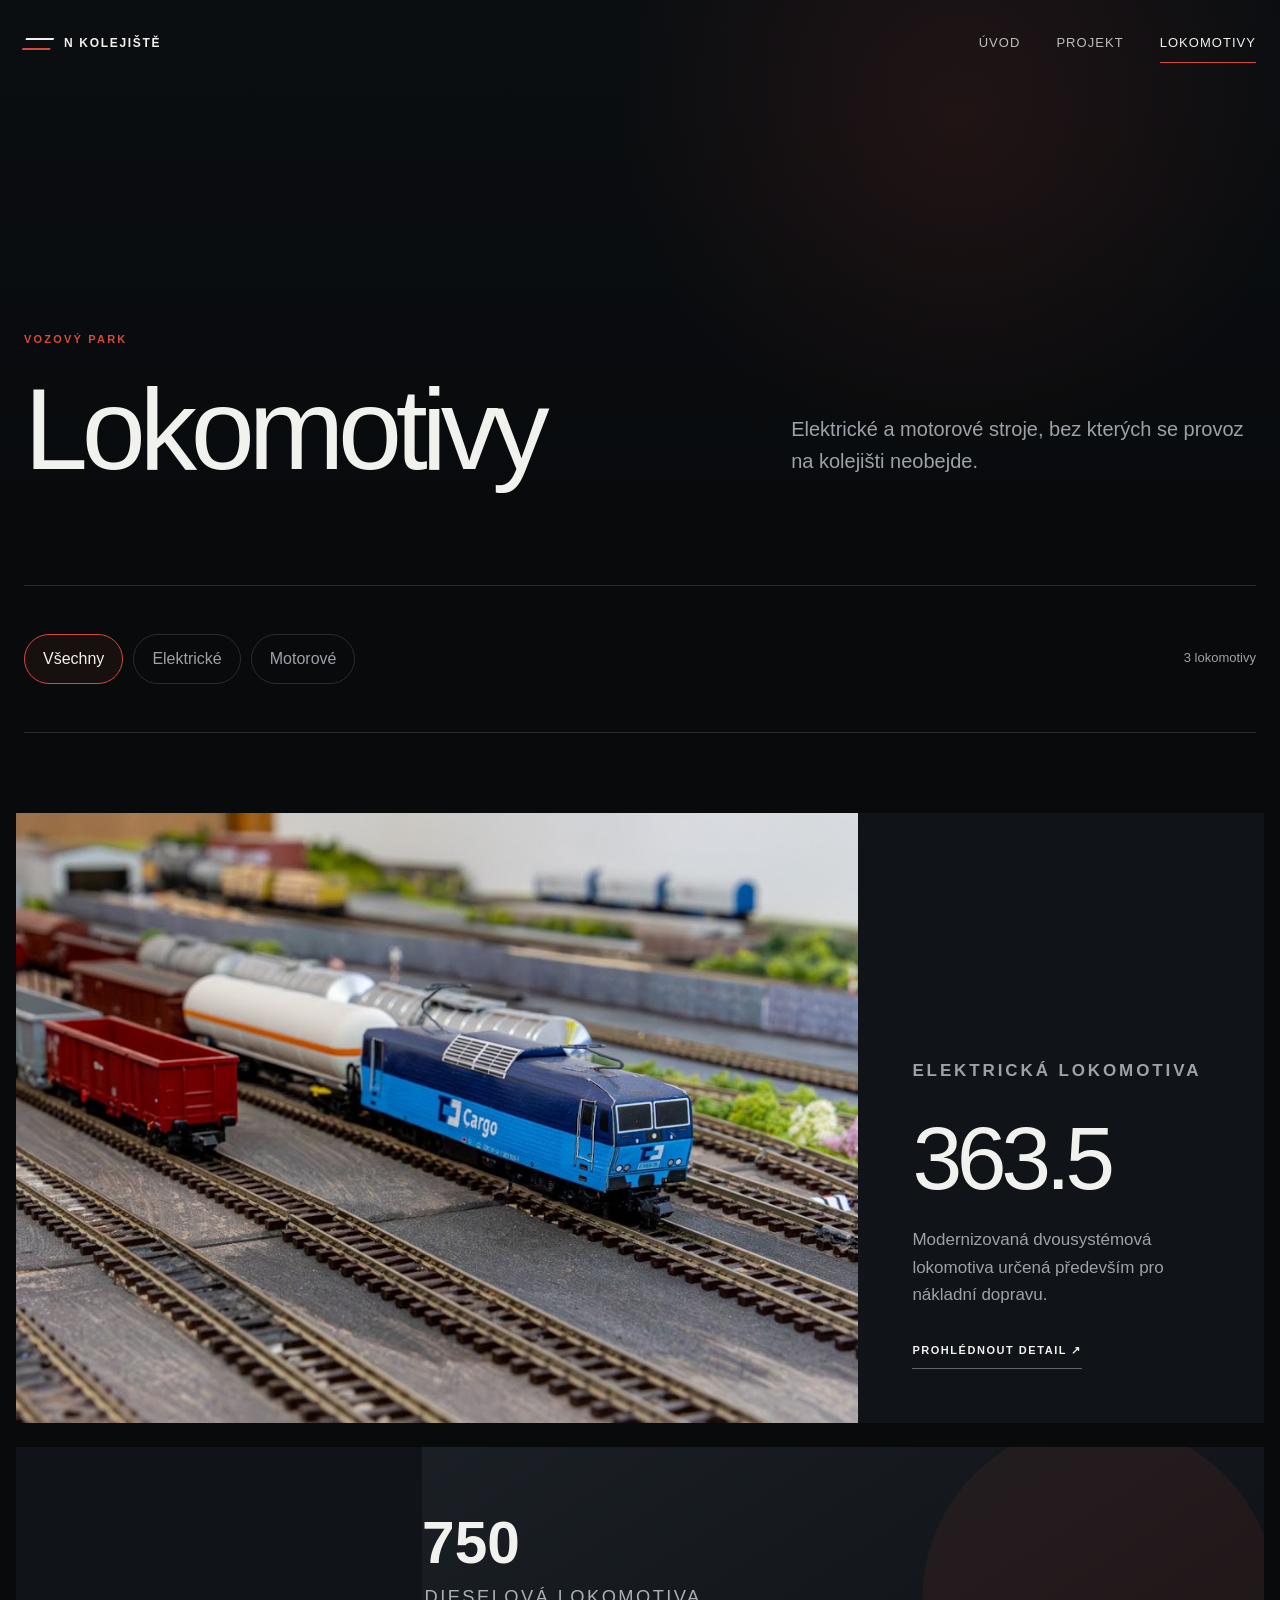
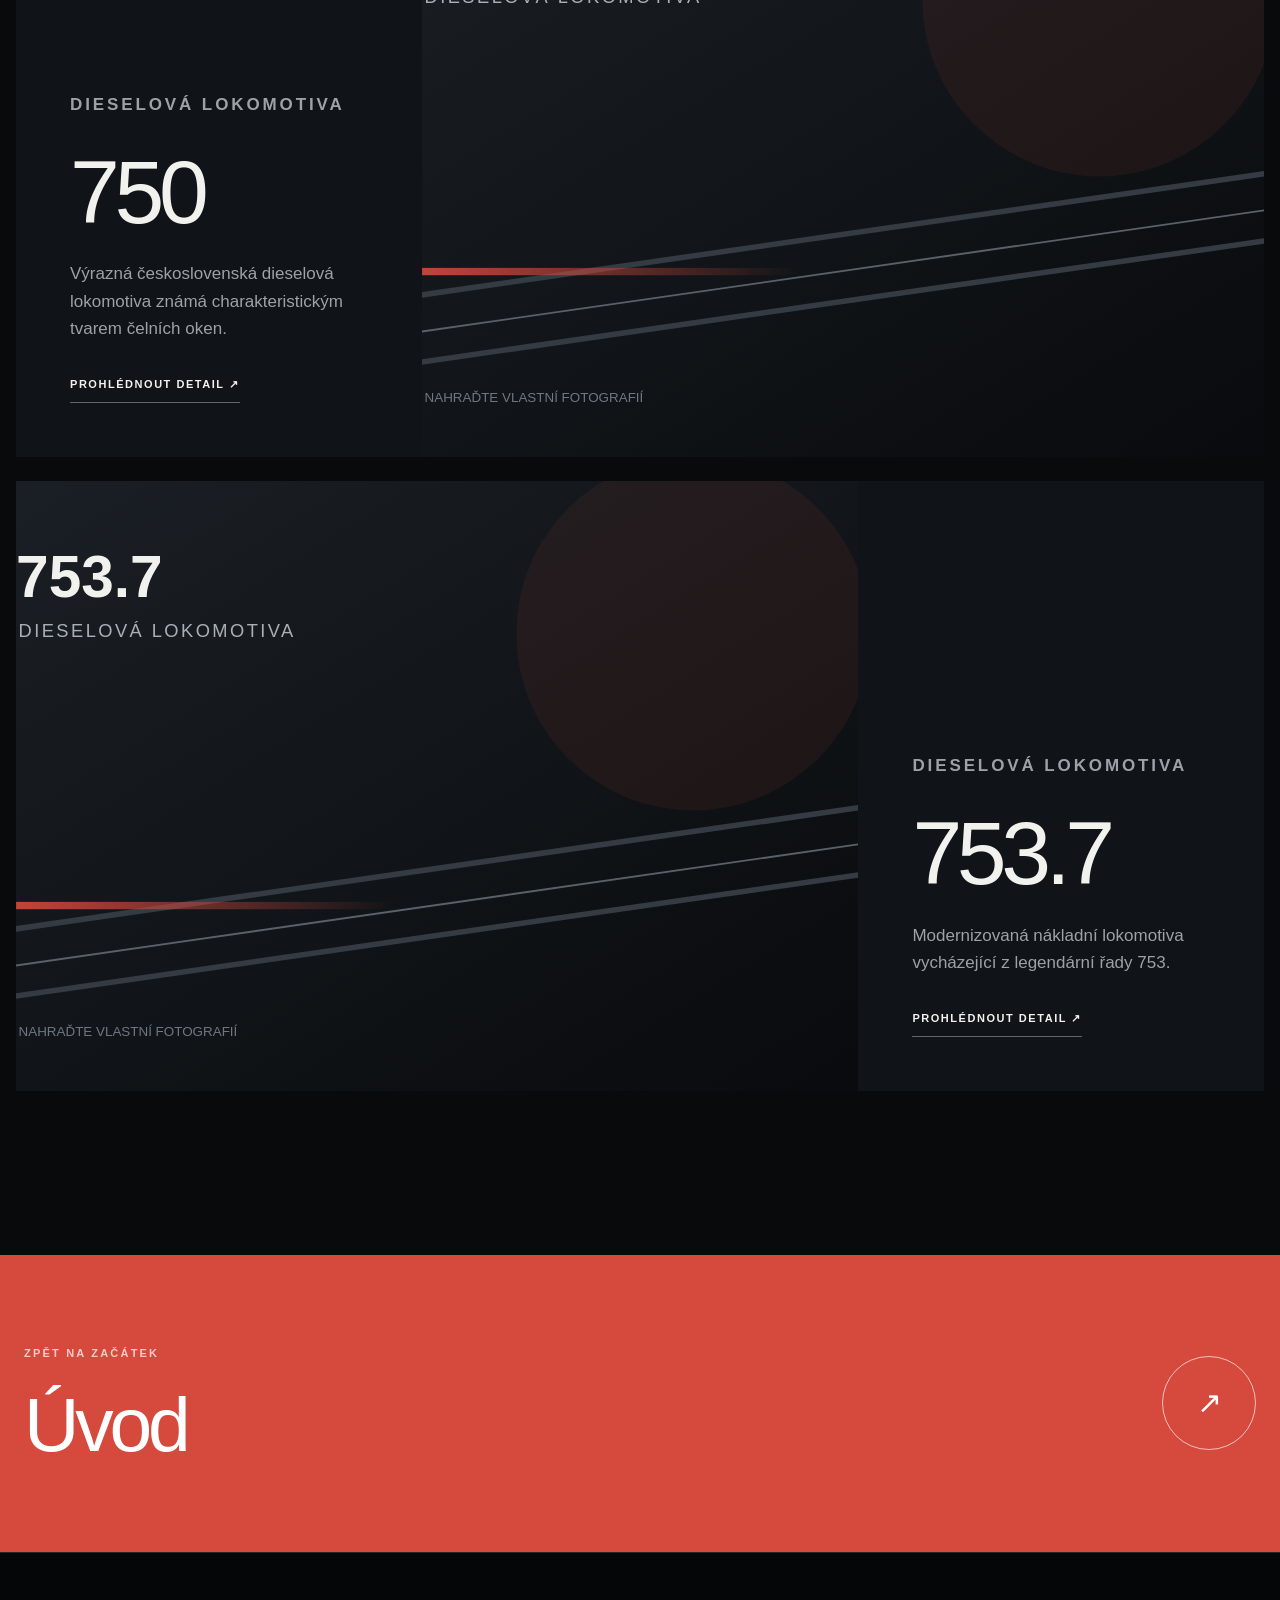
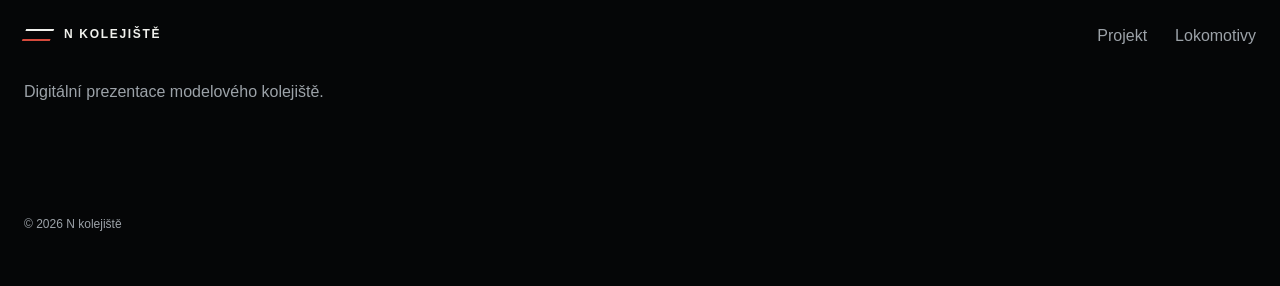
==== commit 0a47dd94: "Update lokomotivy.html" ====
--- a/lokomotivy.html
+++ b/lokomotivy.html
@@ -56,7 +56,7 @@
       <div class="container next-page-grid">
         <div>
           <p class="eyebrow">ZPĚT NA ZAČÁTEK</p>
-          <h2 class="section-title">Projekt</h2>
+          <h2 class="section-title">Úvod</h2>
         </div>
         <a class="circle-link" href="index.html" aria-label="Přejít na úvod">↗</a>
       </div>
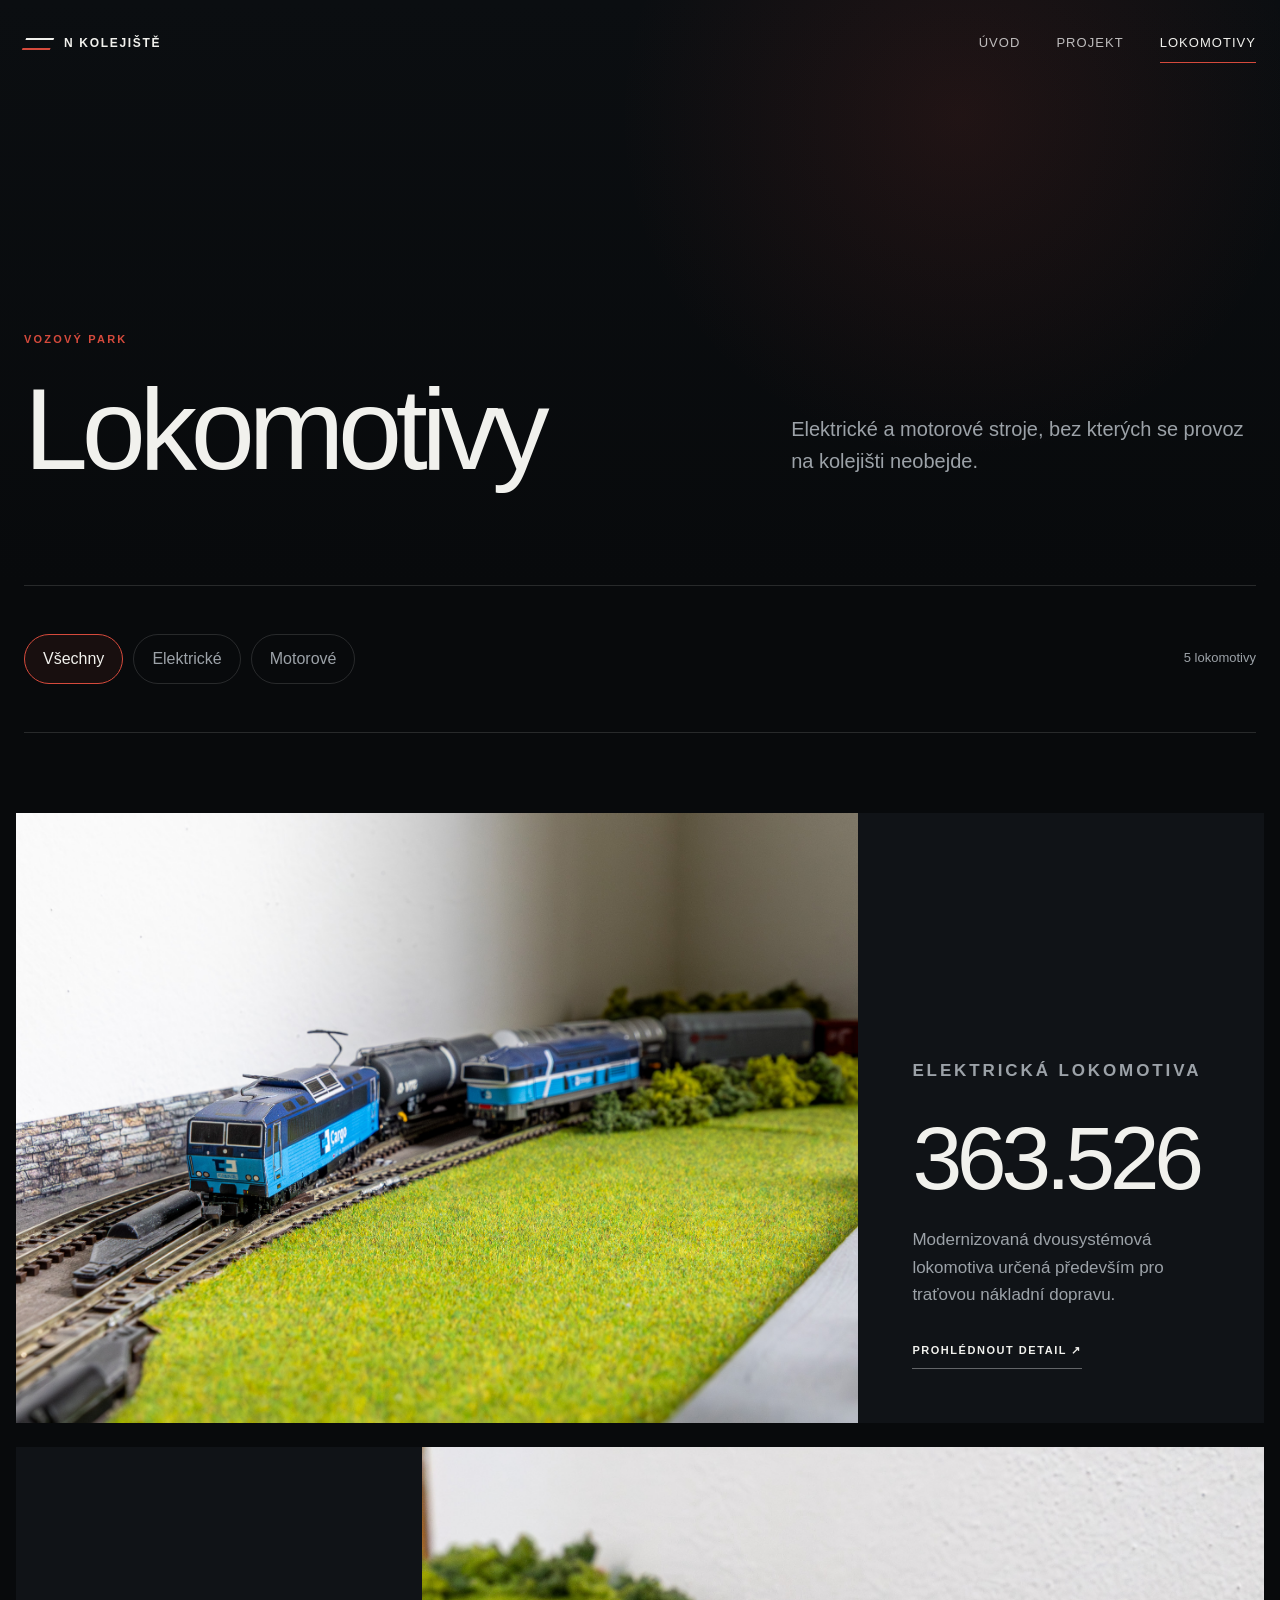
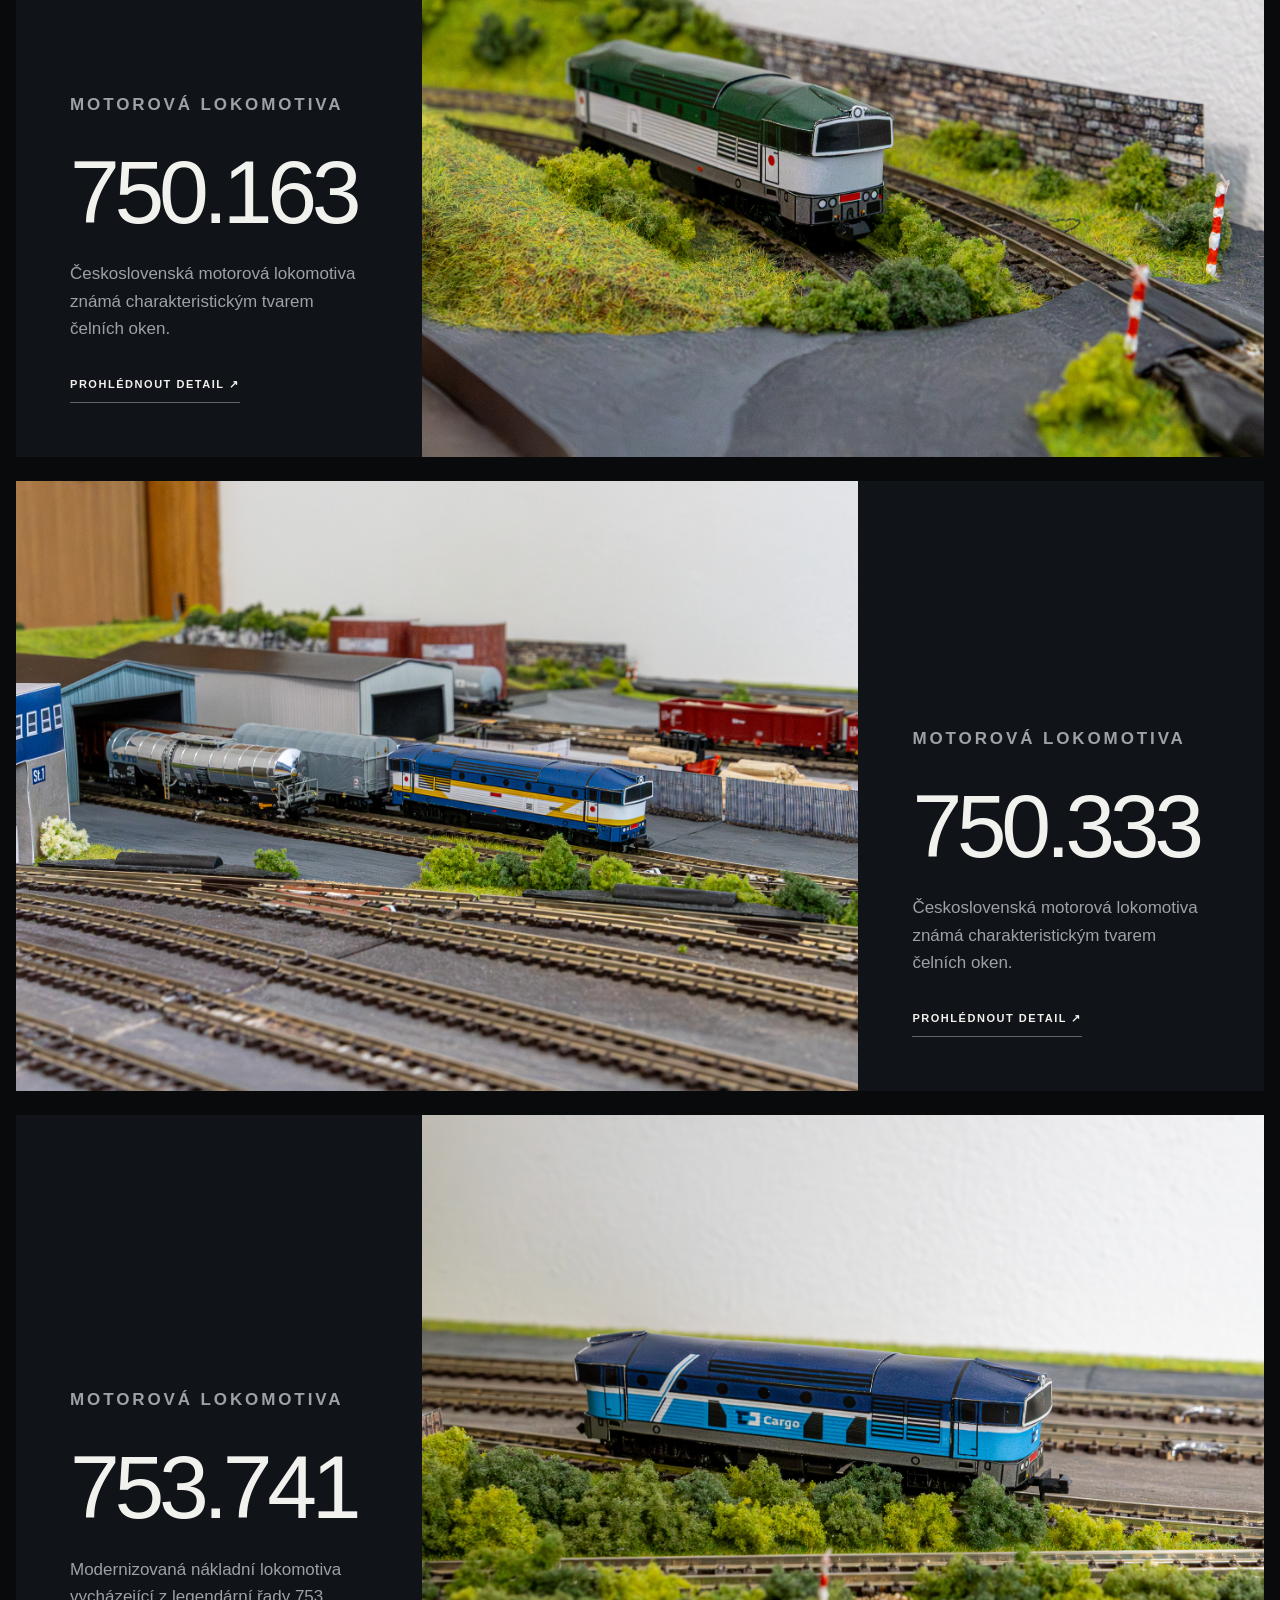
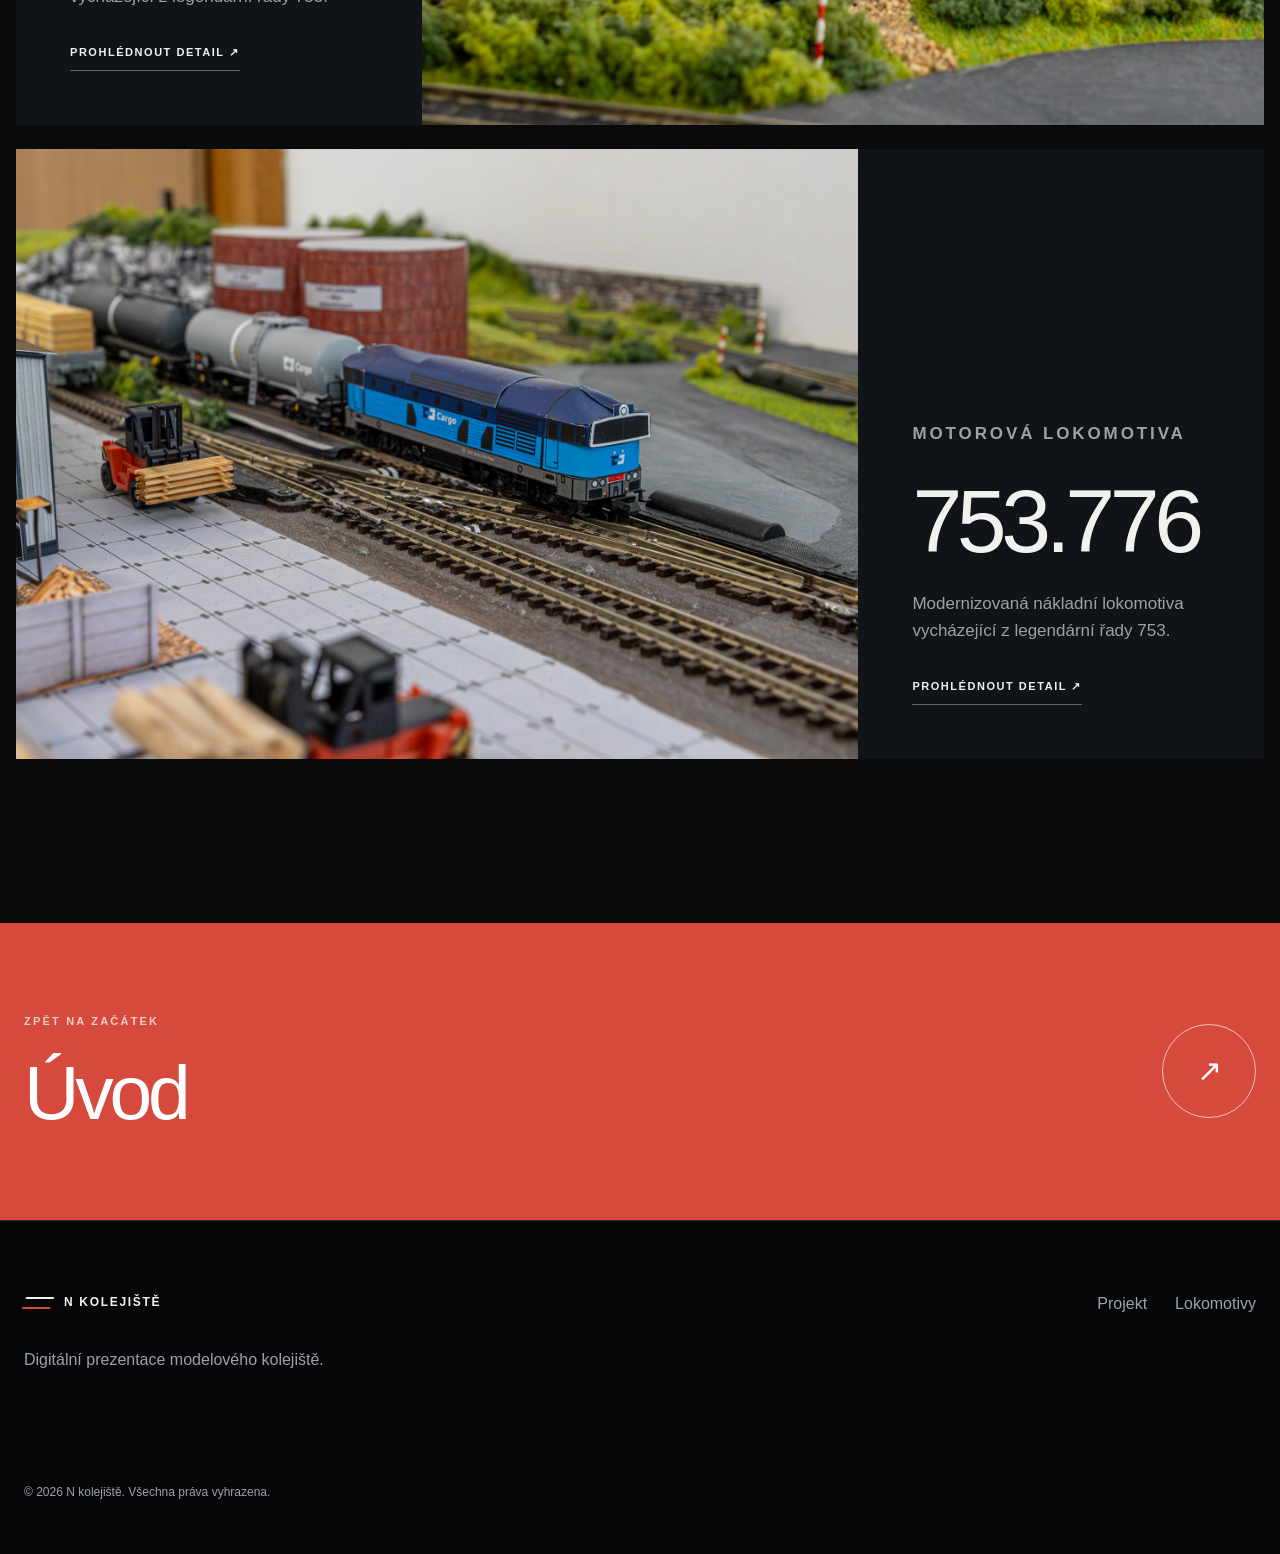
==== commit a357d8fa: "Update lokomotivy.html" ====
--- a/lokomotivy.html
+++ b/lokomotivy.html
@@ -78,7 +78,7 @@
         <a href="projekt.html">Projekt</a>
         <a href="lokomotivy.html">Lokomotivy</a>
       </div>
-      <p class="copyright">© <span data-current-year></span> N kolejiště</p>
+      <p class="copyright">© <span data-current-year></span> N kolejiště. Všechna práva vyhrazena.</p>
     </div>
   </footer>
 </body>
